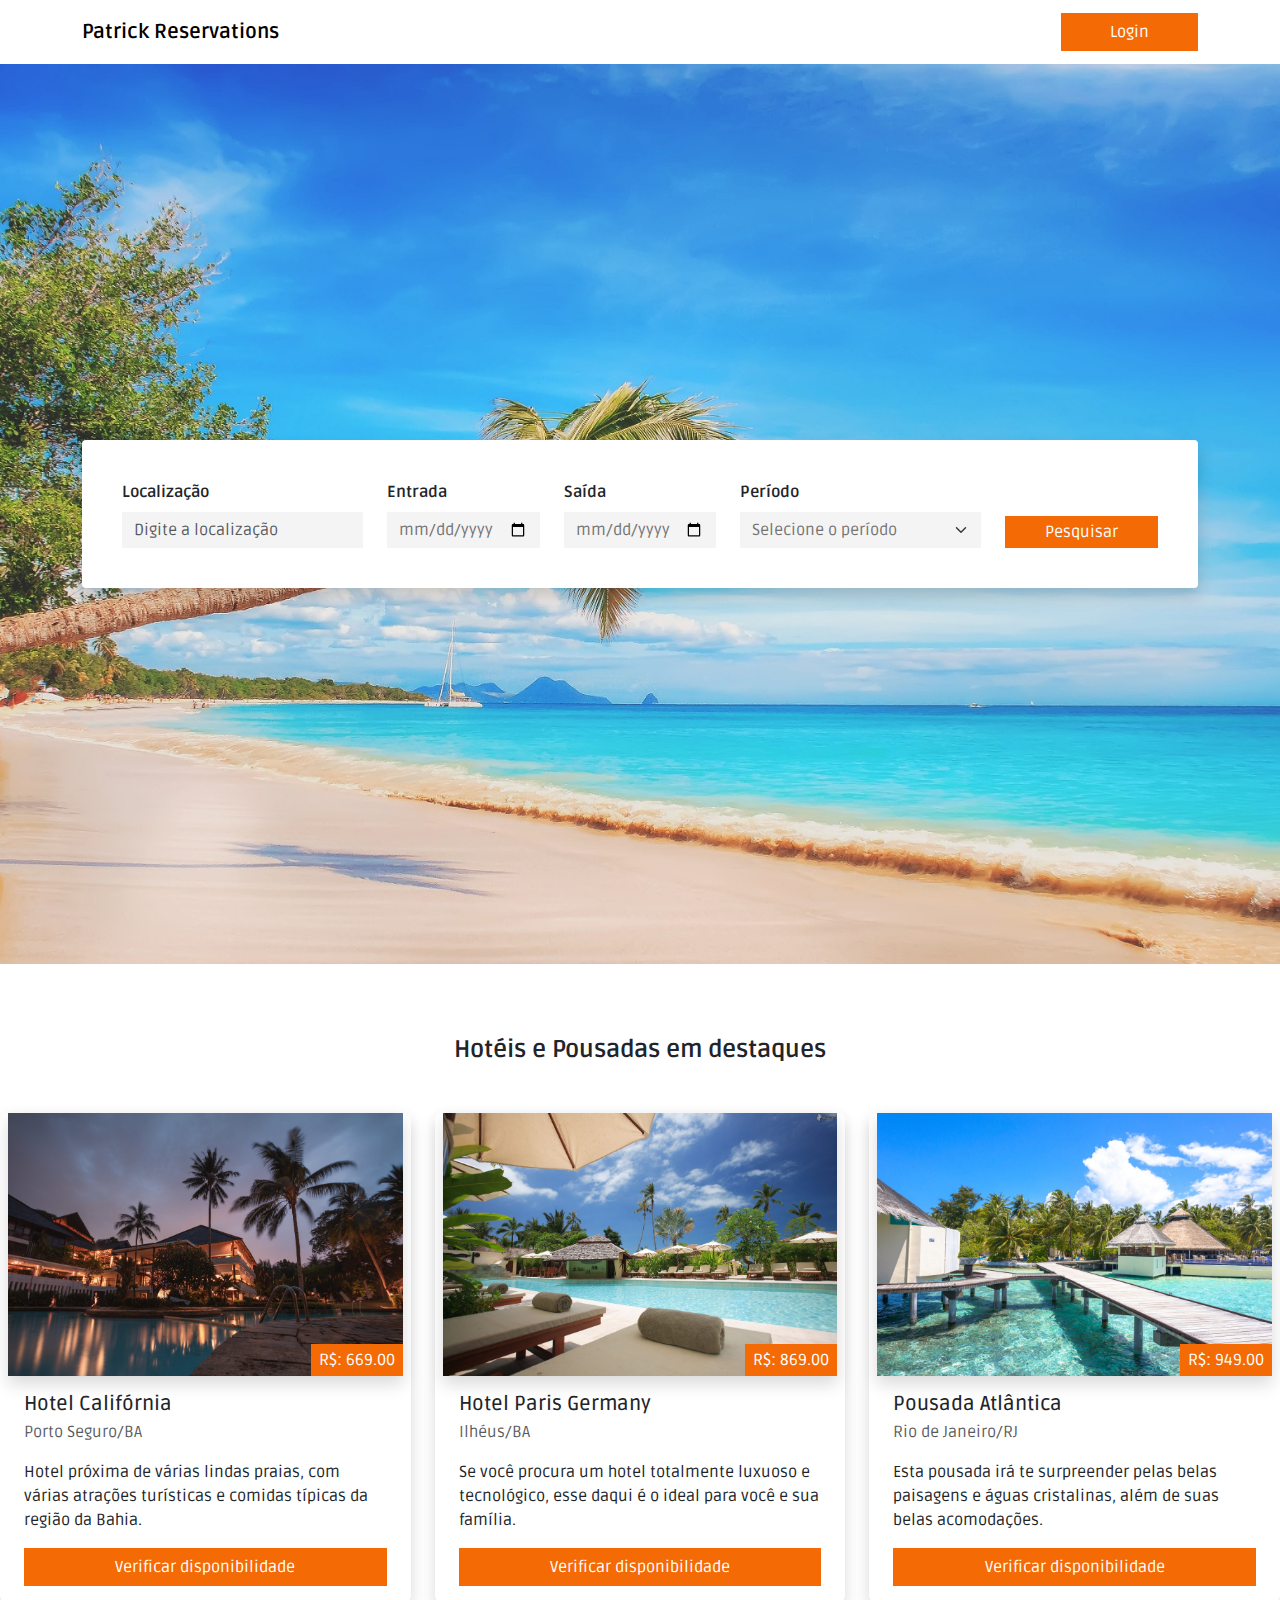
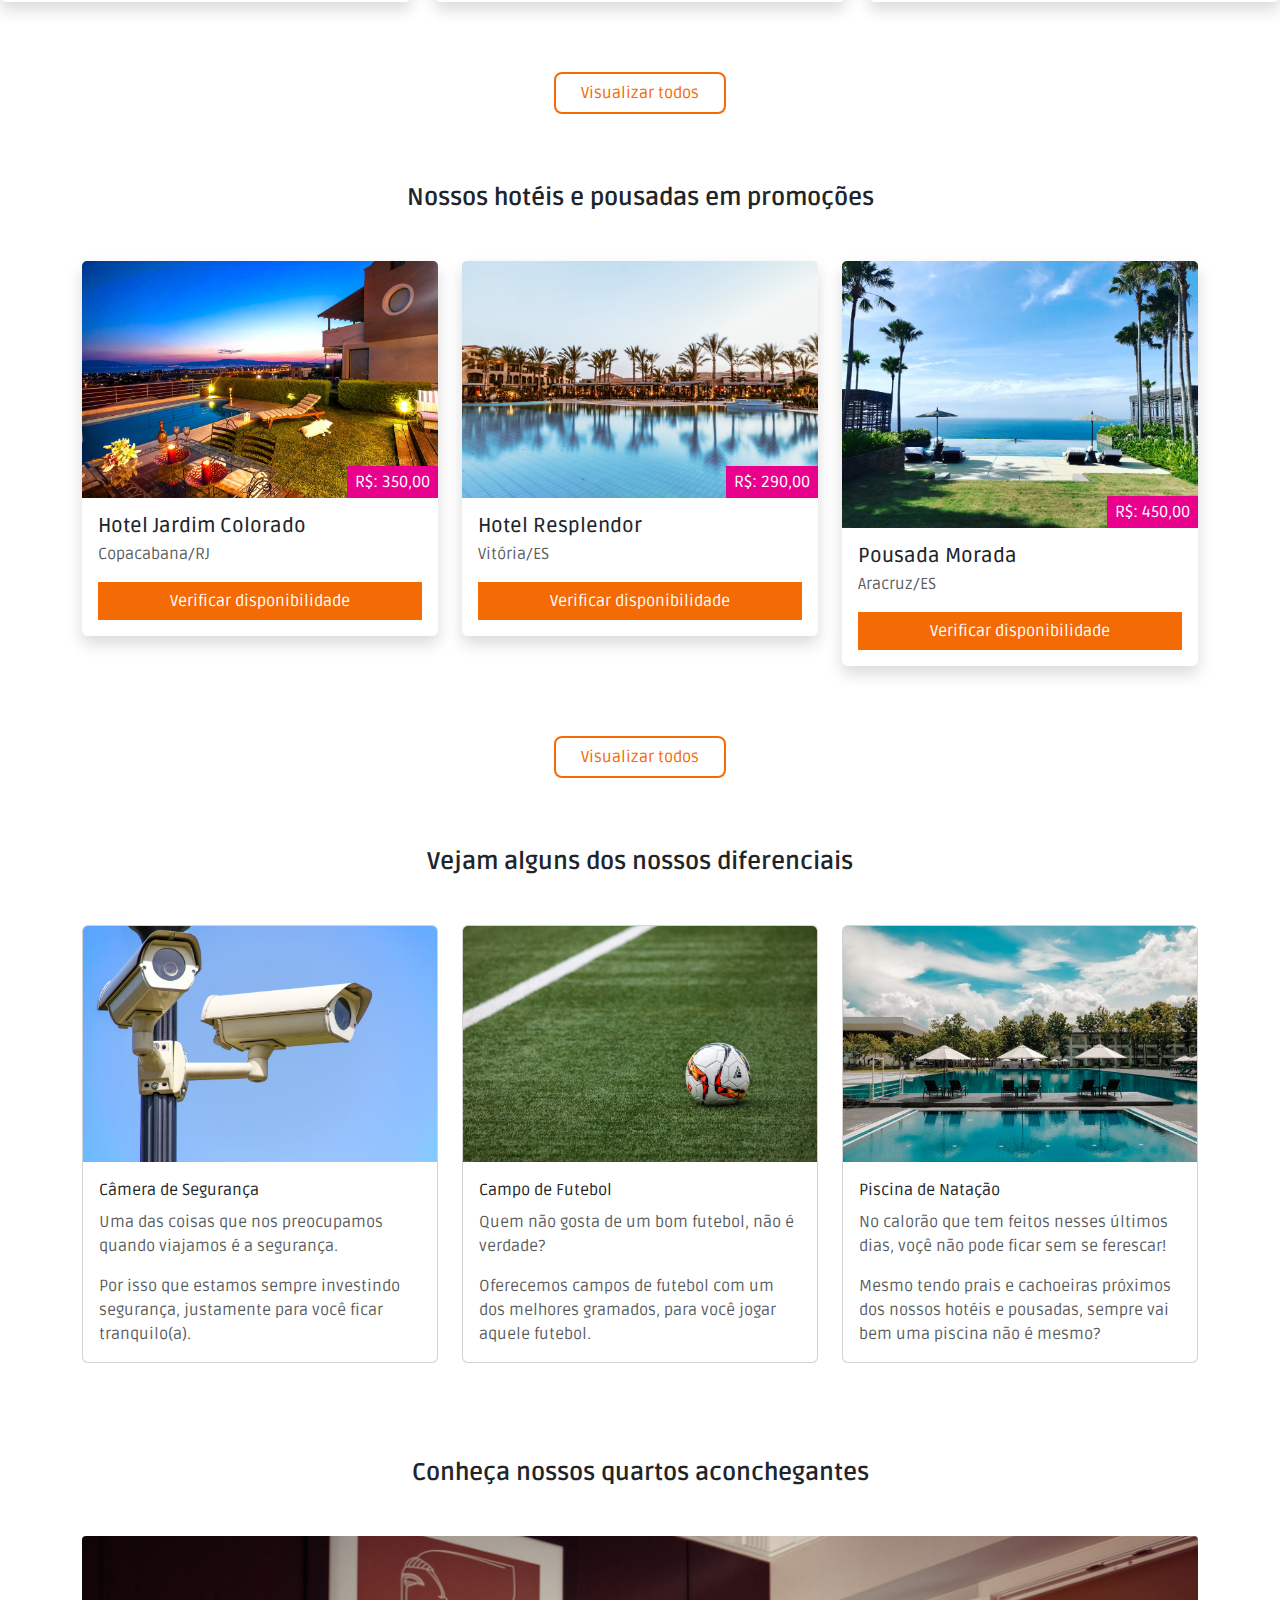
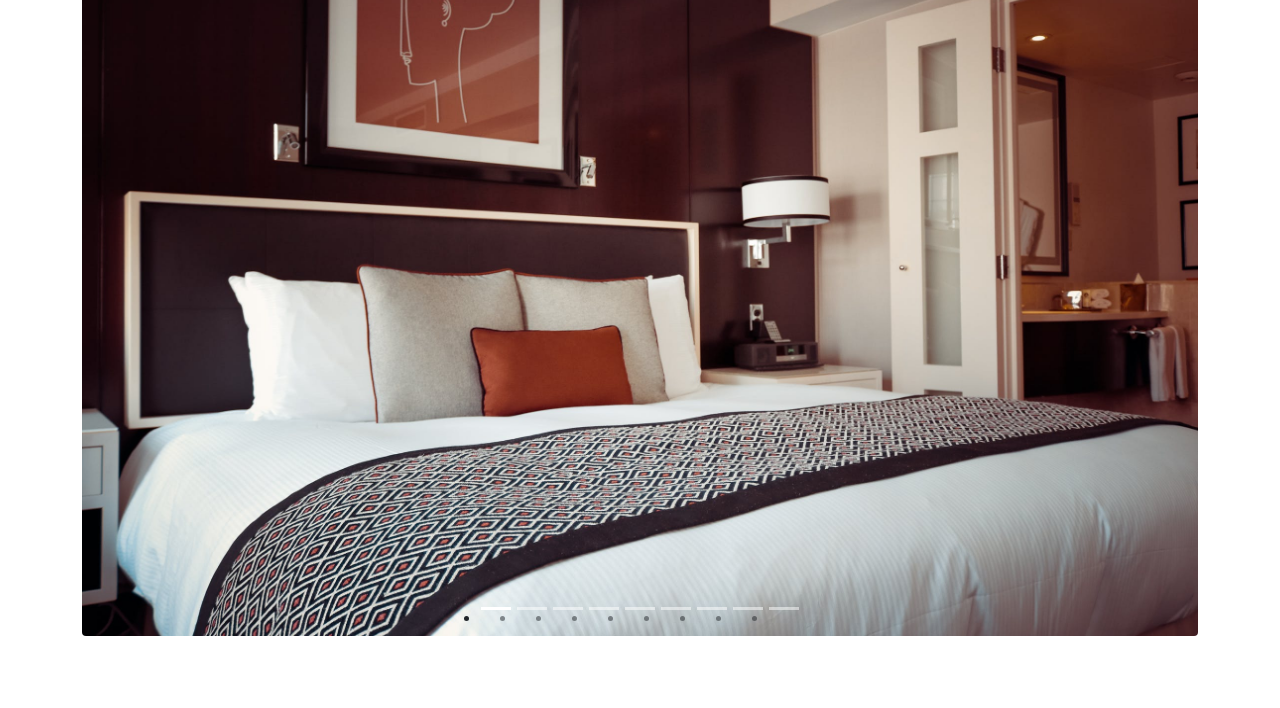
==== index.html @ d2e2b464 "feat: added carousel image rooms" ====
<!DOCTYPE html>
<html lang="pt-br">
<head>
    <meta charset="UTF-8">
    <meta name="viewport" content="width=device-width, initial-scale=1.0">
    <title>Patrick Reservations</title>
    <link href="https://cdn.jsdelivr.net/npm/bootstrap@5.3.3/dist/css/bootstrap.min.css" rel="stylesheet" 
    integrity="sha384-QWTKZyjpPEjISv5WaRU9OFeRpok6YctnYmDr5pNlyT2bRjXh0JMhjY6hW+ALEwIH" crossorigin="anonymous">
    <link rel="stylesheet" href="./assets/style/style.css">
</head>
<body>
    <header>
        <nav class="navbar navbar-expand-lg navbar-light bg-white">
            <div class="container pt-1 pb-1">
                <a class="navbar-brand fw-bold" href="#">Patrick Reservations</a>
                <button class="navbar-toggler" type="button" data-bs-toggle="collapse" data-bs-target="#navbarNav"
                aria-controls="navbarNav" aria-expanded="false" aria-label="Toggle navigation">
                    <svg xmlns="http://www.w3.org/2000/svg" width="1.5em" height="1.5em" fill="currentColor" class="bi bi-list" viewBox="0 0 16 16">
                        <path fill-rule="evenodd" d="M2.5 12a.5.5 0 0 1 .5-.5h10a.5.5 0 0 1 0 1H3a.5.5 0 0 1-.5-.5m0-4a.5.5 0 0 1 .5-.5h10a.5.5 0 0 1 0 1H3a.5.5 0 0 1-.5-.5m0-4a.5.5 0 0 1 .5-.5h10a.5.5 0 0 1 0 1H3a.5.5 0 0 1-.5-.5"/>
                    </svg>
                </button>
                <div class="collapse navbar-collapse d-lg-flex justify-content-lg-end" id="navbarNav">
                    <ul class="navbar-nav">
                        <li class="nav-item d-block d-md-none d-lg-none pt-2 pb-2">
                            <a href="#" type="button" class="btn btn-orange w-100 rounded-0">Login</a>
                        </li>
                        <li class="nav-item d-none d-md-block d-lg-block">
                            <a href="#" type="button" class="btn btn-orange rounded-0 ps-lg-5 pe-lg-5">Login</a>
                        </li>
                    </ul>
                </div>
            </div>
          </nav>
    </header>
    <main class="w-100 min-vh-100 background-banner d-flex align-items-center">
            <div class="container">
                <div class="card rounded-1 border-0 p-1 pt-4 pb-4 p-lg-4 pb-md-0 pb-lg-0 shadow">
                    <div class="card-body">
                        <form class="pb-lg-2" onsubmit="return false;">
                            <div class="row">
                                <div class="col-12 col-md-12 col-lg-3 mb-3">
                                    <label for="localization" class="form-label fw-bold">Localização</label>
                                    <input type="text" class="form-control rounded-0" name="localization" id="localization" placeholder="Digite a localização">
                                </div>
                                <div class="col-12 col-md-12 col-lg-2 mb-3">
                                    <label for="check-in" class="form-label fw-bold">Entrada</label>
                                    <input type="date" class="form-control rounded-0" name="check-in" id="check-in">
                                </div>
                                <div class="col-12 col-md-12 col-lg-2 mb-3">
                                    <label for="check-out" class="form-label fw-bold">Saída</label>
                                    <input type="date" class="form-control rounded-0" name="check-out" id="check-out">
                                </div>
                                <div class="col-12 col-md-12 col-lg-3 mb-3">
                                    <label for="period" class="form-label fw-bold">Período</label>
                                    <select class="form-select rounded-0" name="period" id="period" aria-label="Selecione o período">
                                        <option value="" selected>Selecione o período</option>
                                        <option value="dawn">Madrugada</option>
                                        <option value="morning">Manhã</option>
                                        <option value="afternoon">Tarde</option>
                                        <option value="night">Noite</option>
                                    </select>
                                </div>
                                <div class="col-12 col-md-12 col-lg-2 mb-3 pt-3 d-lg-flex align-items-end">
                                    <a href="#" class="btn btn-lg btn-orange w-100 rounded-0 border-0 p-lg-1">
                                        Pesquisar
                                    </a>
                                </div>
                            </div>
                        </form>
                    </div>
                </div>
            </div>
    </main>

    <main class="w-100 pb-5 pt-lg-4 pb-lg-5">
        <div class="container pt-5 pb-2 pt-lg-5 pb-lg-0">
            <h1 class="fs-4 text-center mb-5 fw-bold">Hotéis e Pousadas em destaques</h1>
        </div>
        <div class="row mb-4">
            <div class="col-12 col-md-12 col-lg-4 mb-5">
                <div class="card shadow border-0 ps-2 pe-2">
                    <div class="position-relative">
                        <img src="./assets/img/hotels/hotel-1.jpeg" alt="Hotel 01" class="card-image-top w-100 h-100 shadow">
                        <span class="position-absolute bottom-0 right-0 bg-color-orange ps-2 pe-2 pt-1 pb-1">R$: 669.00</span>
                    </div>
                    <div class="card-body p-3">
                        <h5 class="card-title mb-1 ">Hotel Califórnia</h5>
                        <p class="text-muted">Porto Seguro/BA</p>
                        <p class="card-text">
                            Hotel próxima de várias lindas praias, com várias atrações turísticas e comidas típicas da região da Bahia.
                        </p>
                        <a href="#" class="btn btn-orange rounded-0 w-100">Verificar disponibilidade</a>
                    </div>
                </div>
            </div>

            <div class="col-12 col-md-12 col-lg-4 mb-5">
                <div class="card shadow border-0 ps-2 pe-2">
                    <div class="position-relative">
                        <img src="./assets/img/hotels/hotel-2.jpeg" alt="Hotel 01" class="card-image-top w-100 h-100 shadow">
                        <span class="position-absolute bottom-0 right-0 bg-color-orange ps-2 pe-2 pt-1 pb-1">R$: 869.00</span>
                    </div>
                    <div class="card-body p-3">
                        <h5 class="card-title mb-1 ">Hotel Paris Germany</h5>
                        <p class="text-muted">Ilhéus/BA</p>
                        <p class="card-text">
                            Se você procura um hotel totalmente luxuoso e tecnológico, esse daqui é o ideal para você e sua família.
                        </p>
                        <a href="#" class="btn btn-orange rounded-0 w-100">Verificar disponibilidade</a>
                    </div>
                </div>
            </div>

            <div class="col-12 col-md-12 col-lg-4 mb-5">
                <div class="card shadow border-0 ps-2 pe-2">
                    <div class="position-relative">
                        <img src="./assets/img/hotels/hotel-3.jpeg" alt="Hotel 01" class="card-image-top w-100 h-100 shadow">
                        <span class="position-absolute bottom-0 right-0 bg-color-orange ps-2 pe-2 pt-1 pb-1">R$: 949.00</span>
                    </div>
                    <div class="card-body p-3">
                        <h5 class="card-title mb-1 ">Pousada Atlântica</h5>
                        <p class="text-muted">Rio de Janeiro/RJ</p>
                        <p class="card-text">
                            Esta pousada irá te surpreender pelas belas paisagens e águas cristalinas, além de suas belas acomodações.
                        </p>
                        <a href="#" class="btn btn-orange rounded-0 w-100">Verificar disponibilidade</a>
                    </div>
                </div>
            </div>
        </div>
        <div class="row">
            <div class="col-12 d-flex justify-content-center">
                <a href="#" class="btn btn-orange-outline ps-4 pe-4">
                    Visualizar todos
                </a>
            </div>
        </div>
    </main>

    <main class="w-100 pb-5 pb-lg-5">
        <div class="container">
            <div class="w-100 title mb-5 mb-md-5 mb-lg-5 pt-lg-4 pb-lg-0">
                <h1 class="fs-4 text-center mb-2 fw-bold">Nossos hotéis e pousadas em promoções</h1>
            </div>
            <div class="row mb-4">
                <div class="col-12 col-md-12 col-lg-4 mb-5">
                    <div class="card shadow border-0">
                        <div class="position-relative">
                            <img src="./assets/img/hotels/hotel-4.jpeg" alt="" class="card-img-top">
                            <span class="position-absolute bottom-0 right-0 bg-color-pink ps-2 pe-2 pt-1 pb-1">R$: 350,00</span>
                        </div>
                        <div class="card-body p-3">
                            <h5 class="card-title mb-1">
                                Hotel Jardim Colorado
                            </h5>
                            <p class="text-muted ">Copacabana/RJ</p>
                            <a href="#" class="btn btn-orange rounded-0 w-100">Verificar disponibilidade</a>
                        </div>
                    </div>
                </div>
                <div class="col-12 col-md-12 col-lg-4 mb-5">
                    <div class="card shadow border-0">
                        <div class="position-relative">
                            <img src="./assets/img/hotels/hotel-7.jpeg" alt="" class="card-img-top">
                            <span class="position-absolute bottom-0 right-0 bg-color-pink ps-2 pe-2 pt-1 pb-1">R$: 290,00</span>
                        </div>
                        <div class="card-body p-3">
                            <h5 class="card-title mb-1">
                                Hotel Resplendor
                            </h5>
                            <p class="text-muted ">Vitória/ES</p>
                            <a href="#" class="btn btn-orange rounded-0 w-100">Verificar disponibilidade</a>
                        </div>
                    </div>
                </div>
                <div class="col-12 col-md-12 col-lg-4 mb-5">
                    <div class="card shadow border-0">
                        <div class="position-relative">
                            <img src="./assets/img/hotels/hotel-5.jpeg" alt="" class="card-img-top">
                            <span class="position-absolute bottom-0 right-0 bg-color-pink ps-2 pe-2 pt-1 pb-1">R$: 450,00</span>
                        </div>
                        <div class="card-body p-3">
                            <h5 class="card-title mb-1">
                                Pousada Morada
                            </h5>
                            <p class="text-muted ">Aracruz/ES</p>
                            <a href="#" class="btn btn-orange rounded-0 w-100">Verificar disponibilidade</a>
                        </div>
                    </div>
                </div>
            </div>

            <div class="row">
                <div class="col-12 d-flex justify-content-center">
                    <a href="#" class="btn btn-orange-outline ps-4 pe-4">
                        Visualizar todos
                    </a>
                </div>
            </div>
        </div>
    </main>

    <main class="w-100">
        <div class="container">
            <div class="w-100 title mb-5 mb-md-5 mb-lg-5 pt-lg-4 pb-lg-0">
                <h1 class="fs-4 text-center mb-2 fw-bold">
                    Vejam alguns dos nossos diferenciais
                </h1>
            </div>
            <div class="row">
                <div class="col-12">
                    <div class="row">
                        <div class="col-12 col-md-4 col-lg-4 mb-4">
                            <div class="card">
                                <img src="./assets/img/utilities/camera.jpeg" alt="Câmera de Segurança" class="card-img-top">
                                <div class="card-body">
                                    <div class="card-title">Câmera de Segurança</div>
                                    <p class="card-text text-muted">
                                        Uma das coisas que nos preocupamos quando viajamos é a segurança. 
                                    </p>
                                    <p class="card-text text-muted">
                                        Por isso que estamos sempre investindo segurança, justamente para você ficar tranquilo(a). 
                                    </p>
                                </div>
                            </div>
                        </div>
                        <div class="col-12 col-md-4 col-lg-4 mb-4">
                            <div class="card">
                                <img src="./assets/img/utilities/campo.jpeg" alt="Campo de Futebol" class="card-img-top">
                                <div class="card-body">
                                    <div class="card-title">Campo de Futebol</div>
                                    <p class="card-text text-muted">
                                        Quem não gosta de um bom futebol, não é verdade?  
                                    </p>
                                    <p class="card-text text-muted">
                                        Oferecemos campos de futebol com um dos melhores gramados, para você jogar aquele futebol.
                                    </p>
                                </div>
                            </div>
                        </div>
                        <div class="col-12 col-md-4 col-lg-4 mb-4">
                            <div class="card">
                                <img src="./assets/img/utilities/piscina.jpeg" alt="Piscina de Natação" class="card-img-top">
                                <div class="card-body">
                                    <div class="card-title">Piscina de Natação</div>
                                    <p class="card-text text-muted">
                                        No calorão que tem feitos nesses últimos dias, voçê não pode ficar sem se ferescar!
                                    </p>
                                    <p class="card-text text-muted">
                                        Mesmo tendo prais e cachoeiras próximos dos nossos hotéis e pousadas, sempre vai bem uma piscina não é mesmo?
                                    </p>
                                </div>
                            </div>
                        </div>
                    </div>
                </div>
            </div>
        </div>
    </main>

    <main class="w-100 pb-4 pb-md-4 pt-lg-4 pb-lg-4">
        <div class="container pt-5 pb-2 pt-lg-5 pb-lg-5">
            <h1 class="fs-4 text-center mb-5 fw-bold">Conheça nossos quartos aconchegantes</h1>
            <div id="carouselControls" class="carousel slide" data-bs-ride="carousel">
                <div class="carousel-inner">
                    <div class="carousel-item active">
                        <img src="./assets/img/rooms/quarto-1.jpeg" alt="Quarto 01" class="d-block w-100 rounded-1 carousel-item-img">
                    </div>
                    <div class="carousel-item">
                        <img src="./assets/img/rooms/quarto-2.jpeg" alt="Quarto 02" class="d-block w-100 rounded-1 carousel-item-img">
                    </div>
                    <div class="carousel-item">
                        <img src="./assets/img/rooms/quarto-3.jpeg" alt="Quarto 03" class="d-block w-100 rounded-1 carousel-item-img">
                    </div>
                    <div class="carousel-item">
                        <img src="./assets/img/rooms/quarto-4.jpeg" alt="Quarto 04" class="d-block w-100 rounded-1 carousel-item-img">
                    </div>
                    <div class="carousel-item">
                        <img src="./assets/img/rooms/quarto-5.jpeg" alt="Quarto 05" class="d-block w-100 rounded-1 carousel-item-img">
                    </div>
                    <div class="carousel-item">
                        <img src="./assets/img/rooms/quarto-6.jpeg" alt="Quarto 06" class="d-block w-100 rounded-1 carousel-item-img">
                    </div>
                    <div class="carousel-item">
                        <img src="./assets/img/rooms/quarto-7.jpeg" alt="Quarto 07" class="d-block w-100 rounded-1 carousel-item-img">
                    </div>
                    <div class="carousel-item">
                        <img src="./assets/img/rooms/quarto-8.jpeg" alt="Quarto 08" class="d-block w-100 rounded-1 carousel-item-img">
                    </div>
                    <div class="carousel-item">
                        <img src="./assets/img/rooms/quarto-9.jpeg" alt="Quarto 09" class="d-block w-100 rounded-1 carousel-item-img">
                    </div>
                </div>
                <ul class="carousel-indicators">
                    <li data-bs-target="#carouselControls" data-bs-slide-to="0" class="active"></li>
                    <li data-bs-target="#carouselControls" data-bs-slide-to="1" ></li>
                    <li data-bs-target="#carouselControls" data-bs-slide-to="2" ></li>
                    <li data-bs-target="#carouselControls" data-bs-slide-to="3" ></li>
                    <li data-bs-target="#carouselControls" data-bs-slide-to="4" ></li>
                    <li data-bs-target="#carouselControls" data-bs-slide-to="5" ></li>
                    <li data-bs-target="#carouselControls" data-bs-slide-to="6" ></li>
                    <li data-bs-target="#carouselControls" data-bs-slide-to="7" ></li>
                    <li data-bs-target="#carouselControls" data-bs-slide-to="8" ></li>
                </ul>
            </div>
        </div>
    </main>

    <script src="https://cdn.jsdelivr.net/npm/@popperjs/core@2.11.8/dist/umd/popper.min.js" 
    integrity="sha384-I7E8VVD/ismYTF4hNIPjVp/Zjvgyol6VFvRkX/vR+Vc4jQkC+hVqc2pM8ODewa9r" crossorigin="anonymous"></script>
    <script src="https://cdn.jsdelivr.net/npm/bootstrap@5.3.3/dist/js/bootstrap.min.js" 
    integrity="sha384-0pUGZvbkm6XF6gxjEnlmuGrJXVbNuzT9qBBavbLwCsOGabYfZo0T0to5eqruptLy" crossorigin="anonymous"></script>
</body>
</html>
---- assets/style/style.css ----
@import url('https://fonts.googleapis.com/css2?family=Ruda:wght@400..900&display=swap');
@import "./background.css";
@import "./inputs.css";
@import "./position.css";
@import "./carousel.css";

:root {
    --bg-orange:        #F46A05;
    --bg-orange-hover:  #D85F08;
    --bg-black:         #000;
    --bg-brown-1:       #757575;
    --bg-brown-2:       #F4F4F4;
    --bg-white:         #FFF;
    --bg-yellow:        #FCB705;
    --bg-pink:          #E9008C;
}

html, body {
    font-size: 16px;
    font-family: 'Ruda', sans-serif;
    font-weight: 400;
    width: 100%;
    height: 100%;
}

.btn-orange {
    color: var(--bg-white);
    background-color: var(--bg-orange);
    outline: none;
    box-shadow: none;
    font-size: 1rem;
    font-family: 'Ruda', sans-serif;
    font-weight: 400;
}

.btn-orange:hover {
    color: var(--bg-white);
    background-color: var(--bg-orange-hover);
}

.bg-color-orange {
    color: var(--bg-white);
    background-color: var(--bg-orange);
}

.bg-color-pink {
    color: var(--bg-white);
    background-color: var(--bg-pink);
}

.btn-orange-outline {
    color: var(--bg-orange);
    background-color: transparent;
    outline: 2px solid var(--bg-orange);
    box-shadow: none;
    font-size: 1rem;
    font-family: 'Ruda', sans-serif;
    font-weight: 400;
}

.btn-orange-outline:hover {
    color: var(--bg-white);
    background-color: var(--bg-orange);
    outline: none;
    border-radius: 10px;
}
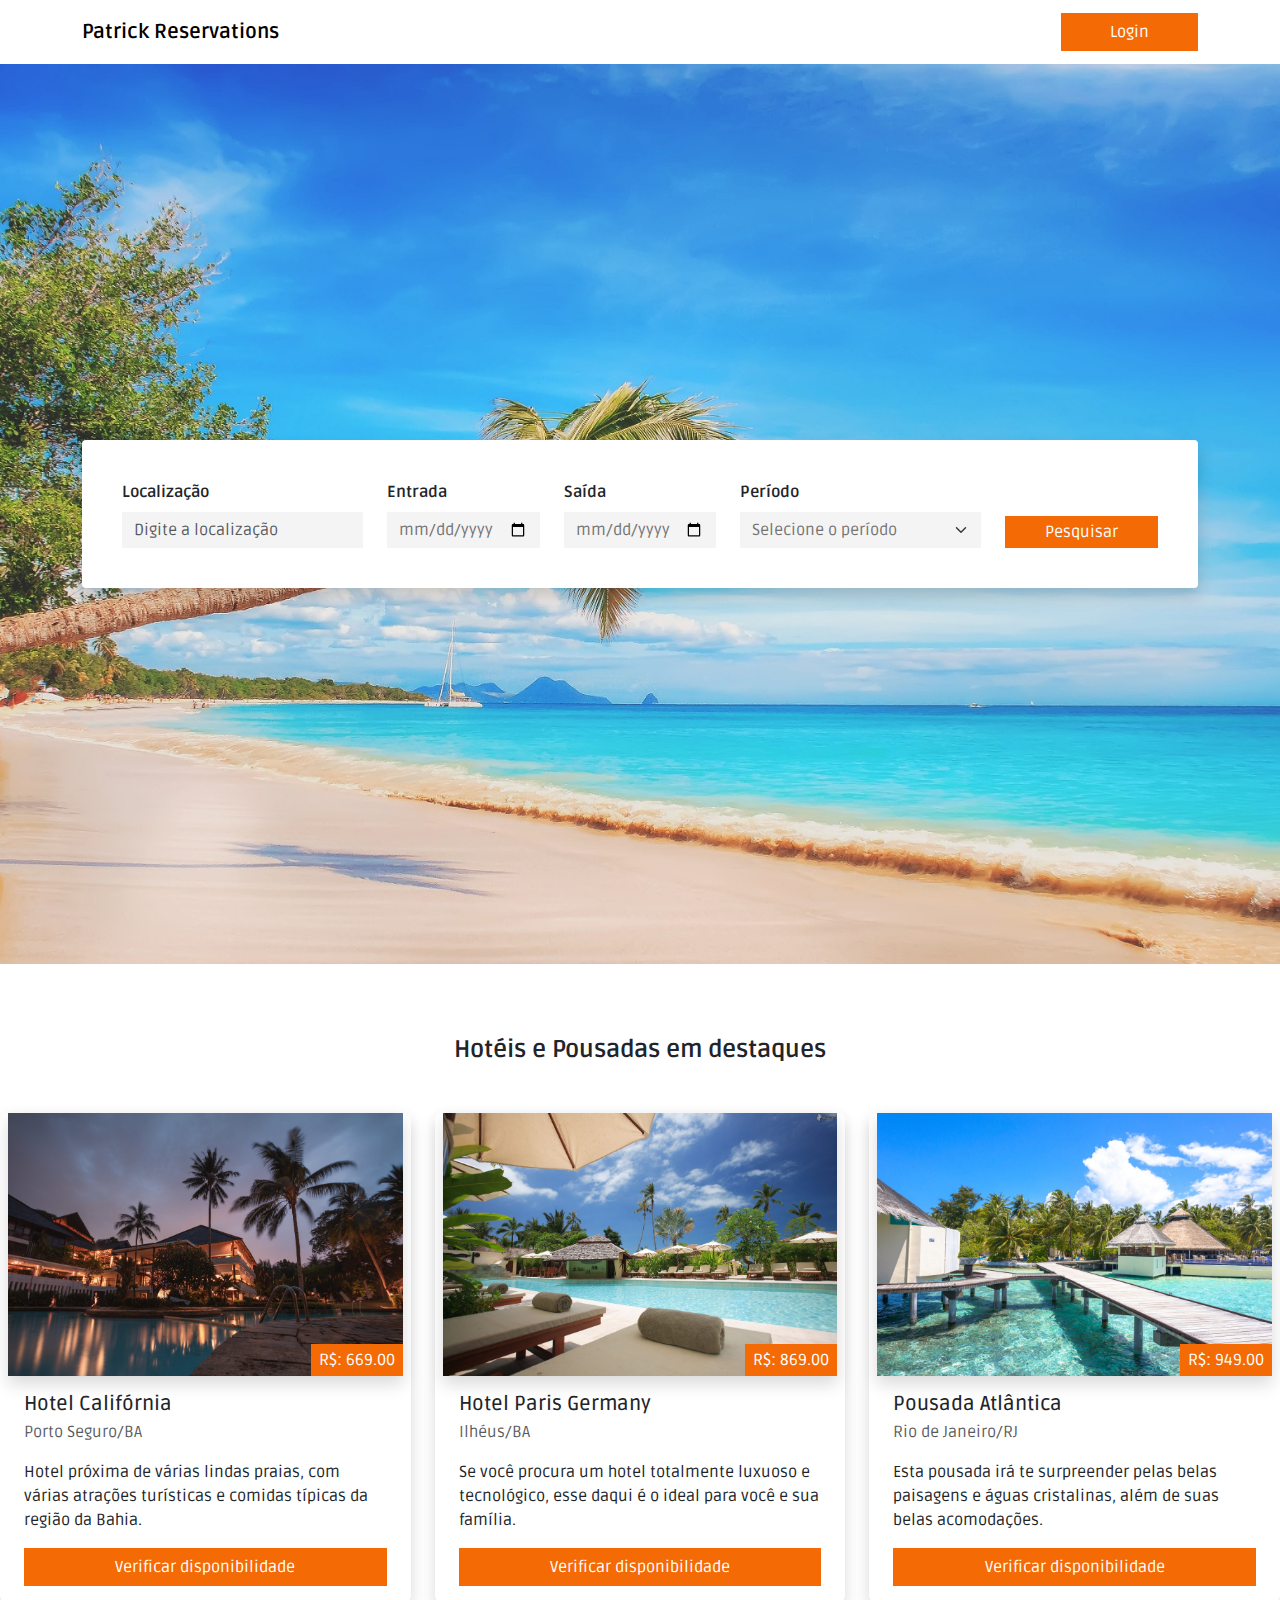
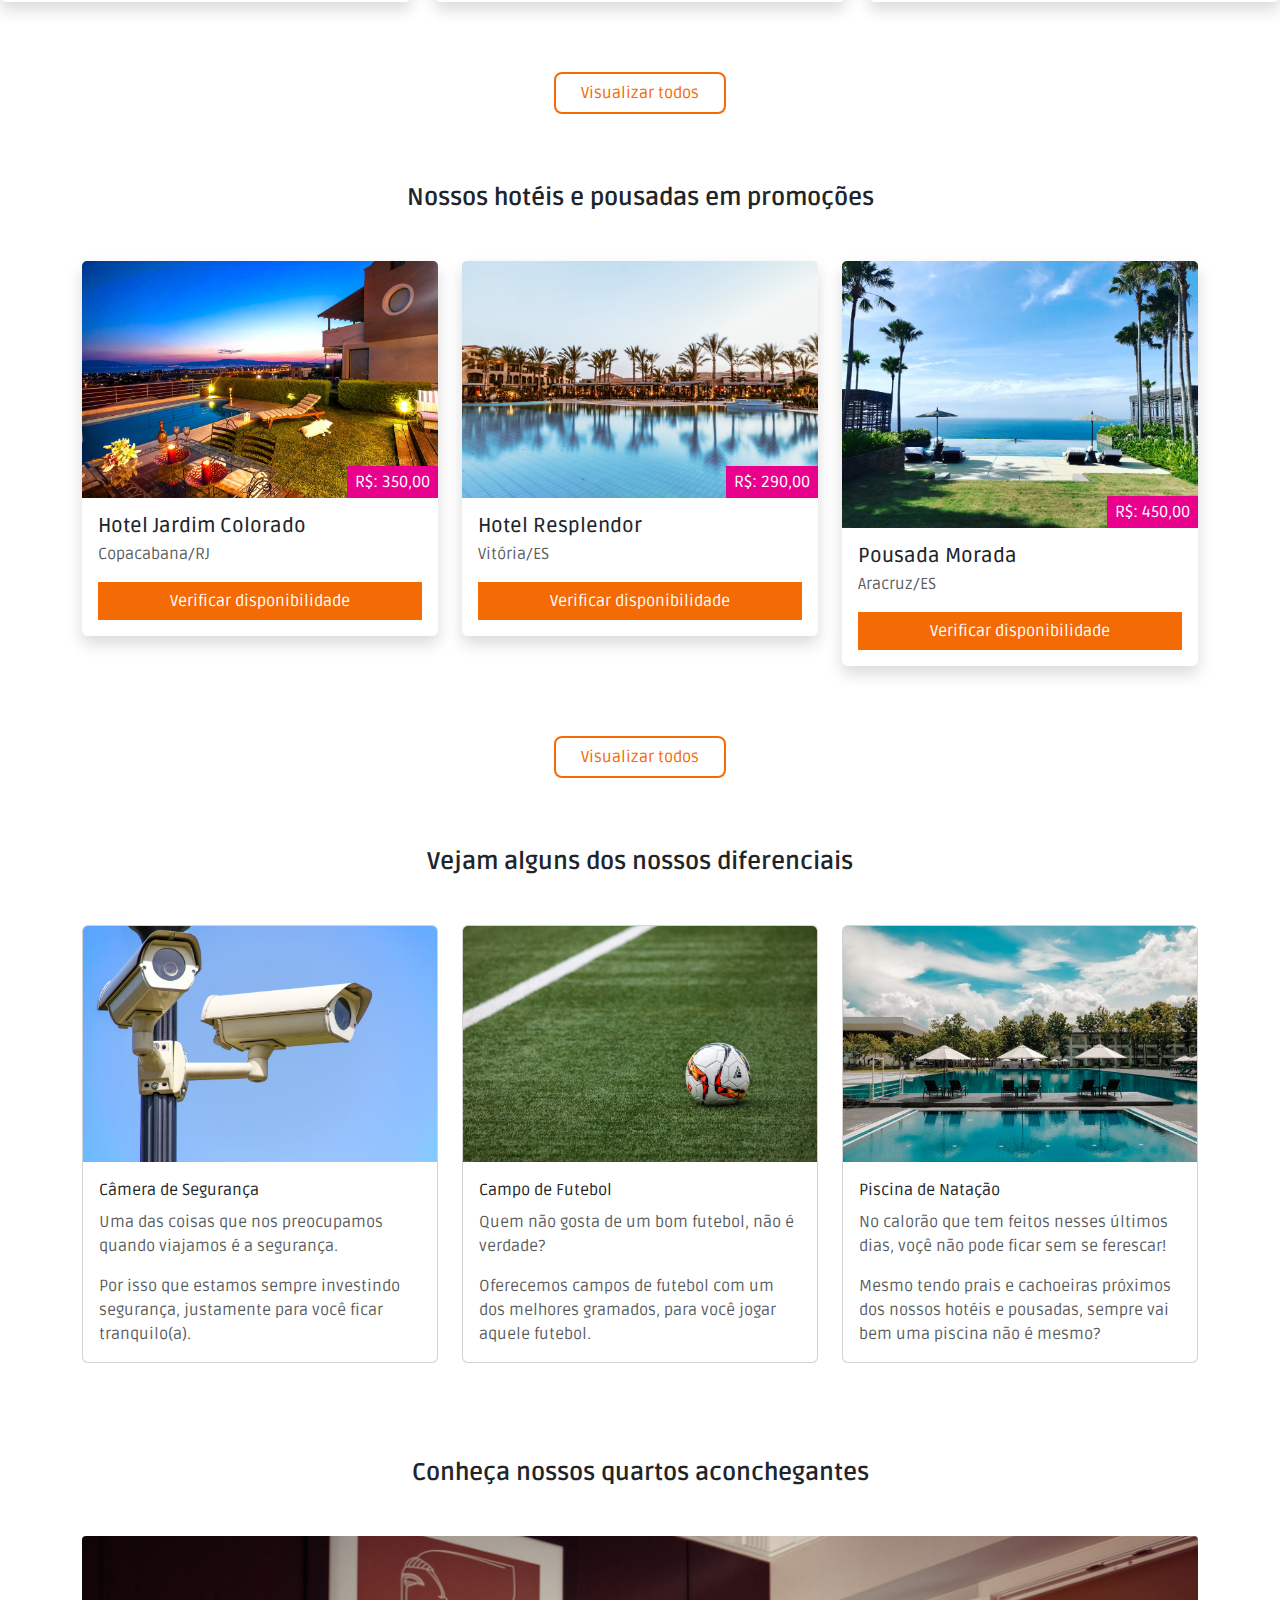
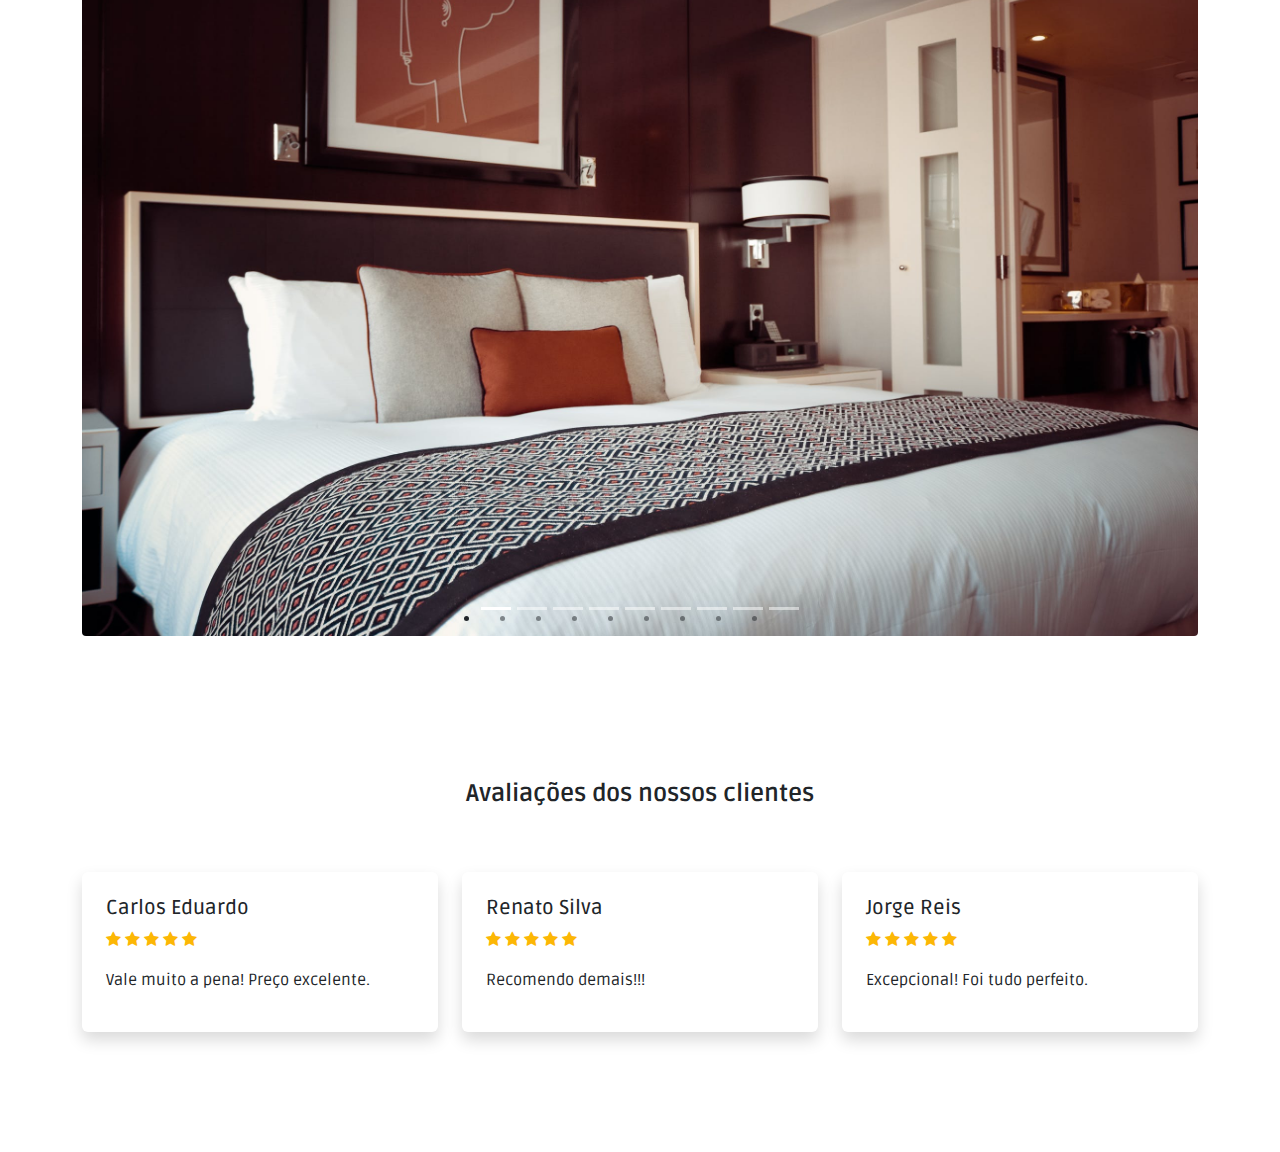
==== commit 16068e99: "feat: added assessments card" ====
--- a/index.html
+++ b/index.html
@@ -6,6 +6,9 @@
     <title>Patrick Reservations</title>
     <link href="https://cdn.jsdelivr.net/npm/bootstrap@5.3.3/dist/css/bootstrap.min.css" rel="stylesheet" 
     integrity="sha384-QWTKZyjpPEjISv5WaRU9OFeRpok6YctnYmDr5pNlyT2bRjXh0JMhjY6hW+ALEwIH" crossorigin="anonymous">
+    <link href="https://fonts.googleapis.com/css2?family=Material+Icons" rel="stylesheet">
+    <link rel="stylesheet" href="https://stackpath.bootstrapcdn.com/font-awesome/4.7.0/css/font-awesome.min.css"
+    integrity="sha384-wvfXpqpZZVQGK6TAh5PVlGOfQNHSoD2xbE+QkPxCAFlNEevoEH3Sl0sibVcOQVnN" crossorigin="anonymous">
     <link rel="stylesheet" href="./assets/style/style.css">
 </head>
 <body>
@@ -306,6 +309,69 @@
         </div>
     </main>
 
+    <main class="w-100 pt-lg-4 pb-lg-5">
+        <div class="container pt-5 pb-2 pt-lg-5 pb-lg-5">
+            <div class="w-100 title mb-5 mb-md-5 mb-lg-5 pt-lg-0">
+                <h1 class="fs-4 text-center mb-2 fw-bold">Avaliações dos nossos clientes</h1>
+                <div class="line-orange mb-auto"></div>
+            </div>
+
+            <div class="row pt-3 pt-md-3 pt-lg-3">
+                <div class="col-12 col-md-12 col-lg-4 mb-4 mb-md-4">
+                    <div class="card border-0 shadow p-2">
+                        <div class="card-body">
+                            <div class="w-100 mb-3">
+                                <h4 class="fs-5">Carlos Eduardo</h4>
+                                <span class="star"><i class="fa fa-star" aria-hidden="true"></i></span>
+                                <span class="star"><i class="fa fa-star" aria-hidden="true"></i></span>
+                                <span class="star"><i class="fa fa-star" aria-hidden="true"></i></span>
+                                <span class="star"><i class="fa fa-star" aria-hidden="true"></i></span>
+                                <span class="star"><i class="fa fa-star" aria-hidden="true"></i></span>
+                            </div>
+                            <p>
+                                Vale muito a pena! Preço excelente.
+                            </p>
+                        </div>
+                    </div>
+                </div>
+                <div class="col-12 col-md-12 col-lg-4 mb-4 mb-md-4">
+                    <div class="card border-0 shadow p-2">
+                        <div class="card-body">
+                            <div class="w-100 mb-3">
+                                <h4 class="fs-5">Renato Silva</h4>
+                                <span class="star"><i class="fa fa-star" aria-hidden="true"></i></span>
+                                <span class="star"><i class="fa fa-star" aria-hidden="true"></i></span>
+                                <span class="star"><i class="fa fa-star" aria-hidden="true"></i></span>
+                                <span class="star"><i class="fa fa-star" aria-hidden="true"></i></span>
+                                <span class="star"><i class="fa fa-star" aria-hidden="true"></i></span>
+                            </div>
+                            <p>
+                                Recomendo demais!!!
+                            </p>
+                        </div>
+                    </div>
+                </div>
+                <div class="col-12 col-md-12 col-lg-4 mb-4 mb-md-4">
+                    <div class="card border-0 shadow p-2">
+                        <div class="card-body">
+                            <div class="w-100 mb-3">
+                                <h4 class="fs-5">Jorge Reis</h4>
+                                <span class="star"><i class="fa fa-star" aria-hidden="true"></i></span>
+                                <span class="star"><i class="fa fa-star" aria-hidden="true"></i></span>
+                                <span class="star"><i class="fa fa-star" aria-hidden="true"></i></span>
+                                <span class="star"><i class="fa fa-star" aria-hidden="true"></i></span>
+                                <span class="star"><i class="fa fa-star" aria-hidden="true"></i></span>
+                            </div>
+                            <p>
+                                Excepcional! Foi tudo perfeito.
+                            </p>
+                        </div>
+                    </div>
+                </div>
+            </div>
+        </div>
+    </main>
+
     <script src="https://cdn.jsdelivr.net/npm/@popperjs/core@2.11.8/dist/umd/popper.min.js" 
     integrity="sha384-I7E8VVD/ismYTF4hNIPjVp/Zjvgyol6VFvRkX/vR+Vc4jQkC+hVqc2pM8ODewa9r" crossorigin="anonymous"></script>
     <script src="https://cdn.jsdelivr.net/npm/bootstrap@5.3.3/dist/js/bootstrap.min.js" 
--- a/assets/style/style.css
+++ b/assets/style/style.css
@@ -63,4 +63,8 @@
     background-color: var(--bg-orange);
     outline: none;
     border-radius: 10px;
+}
+
+.star i {
+    color: var(--bg-yellow);
 }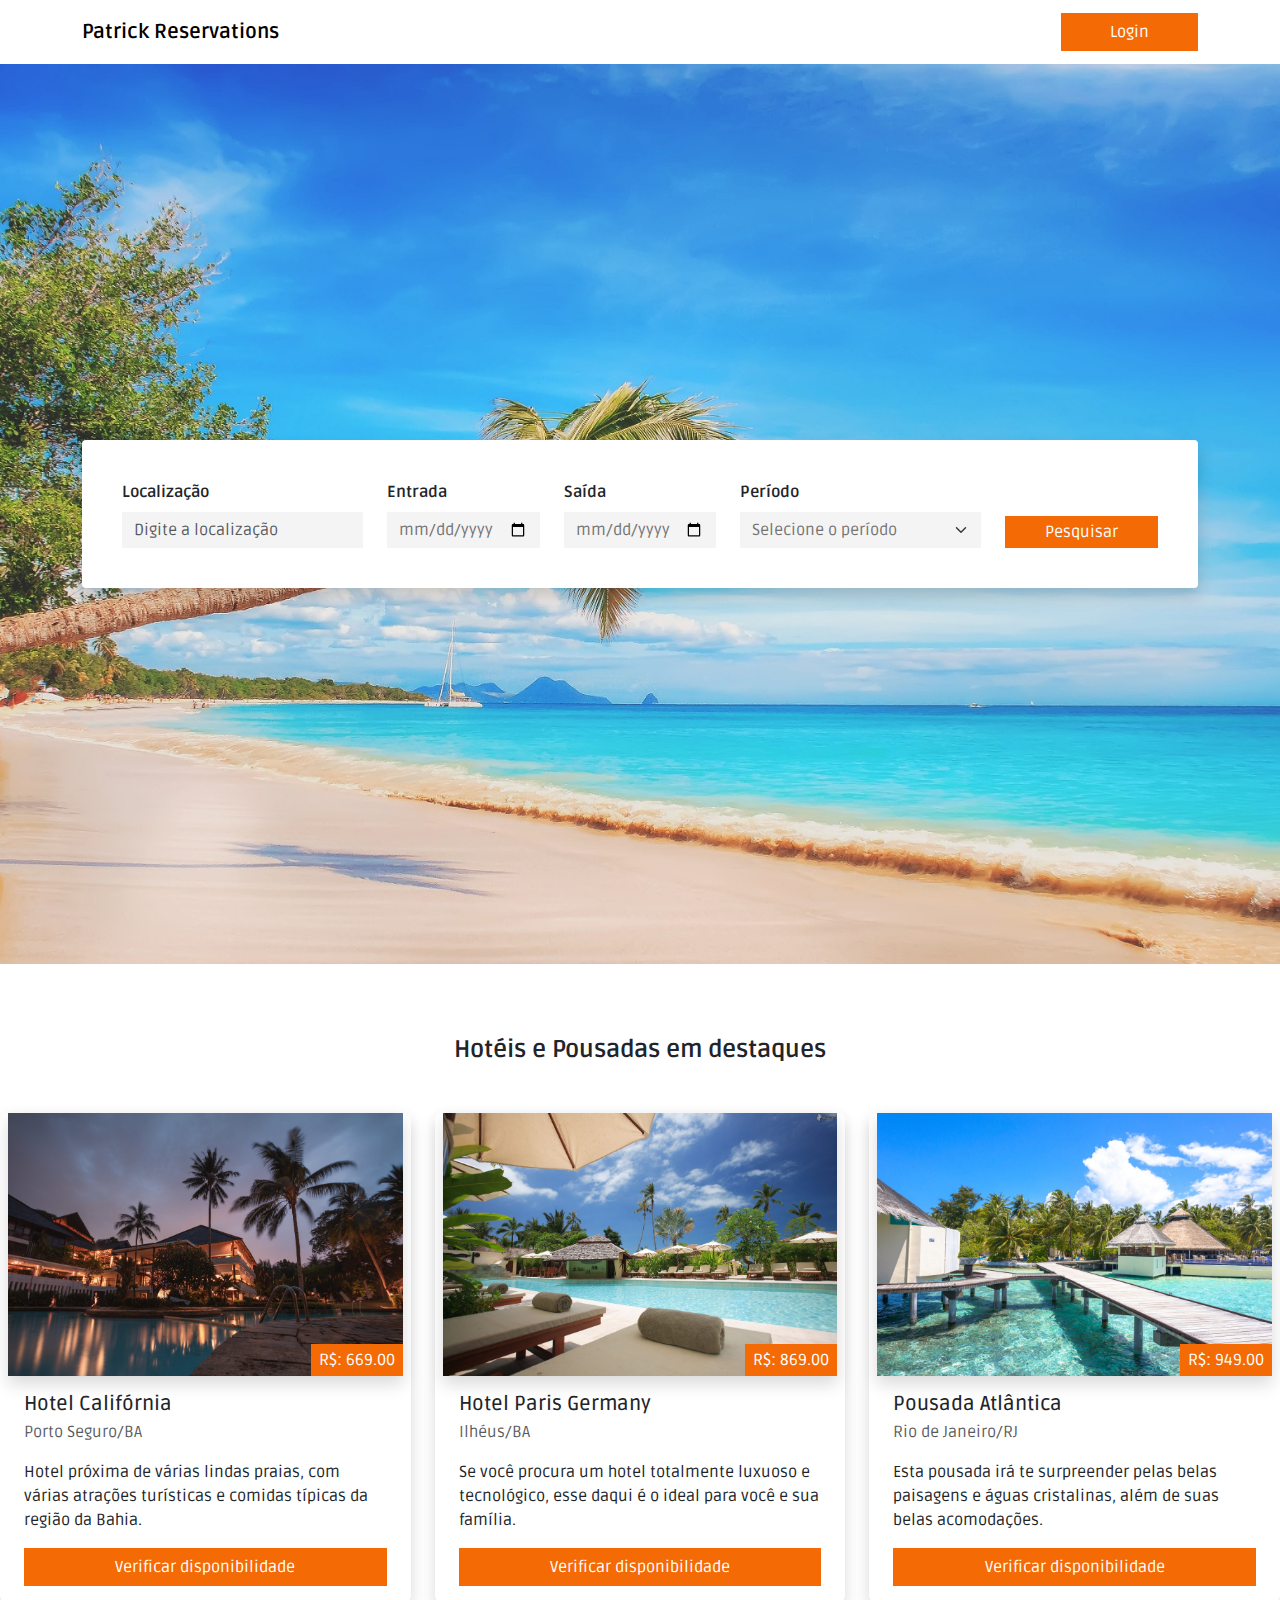
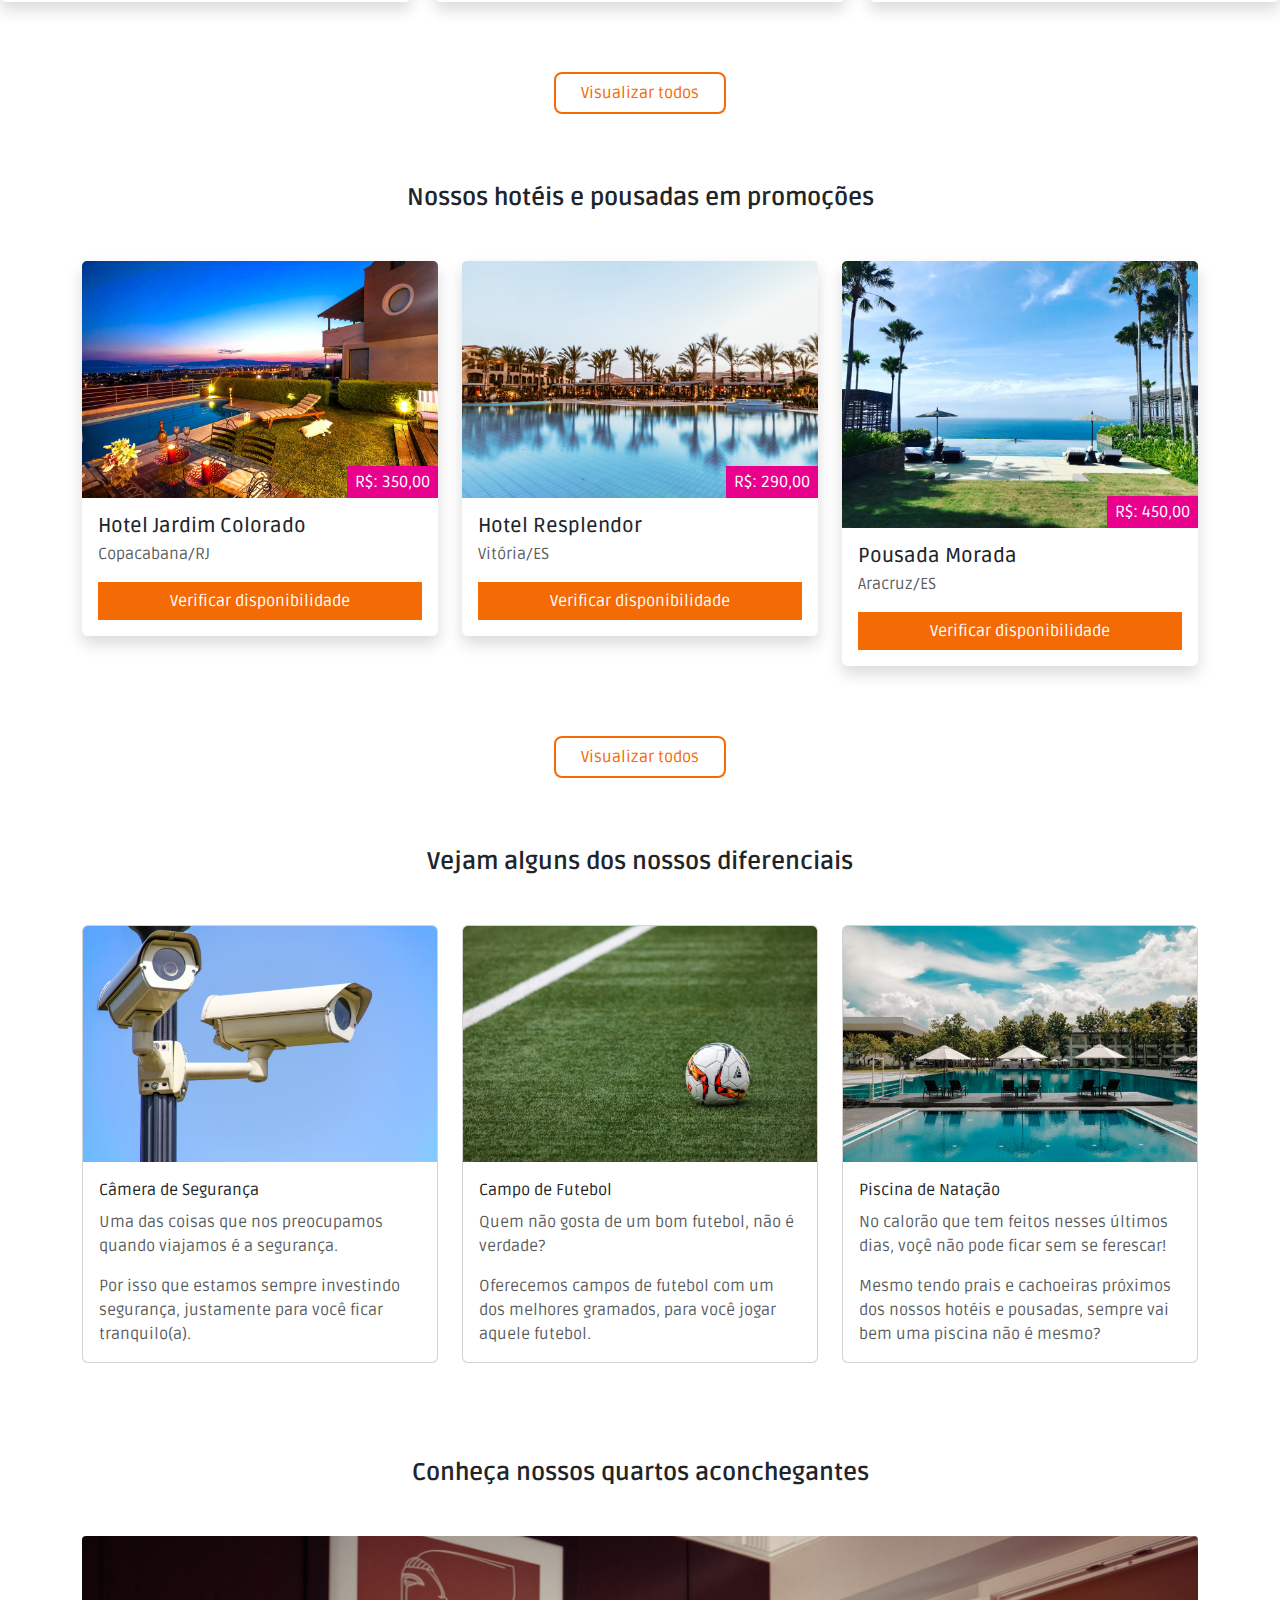
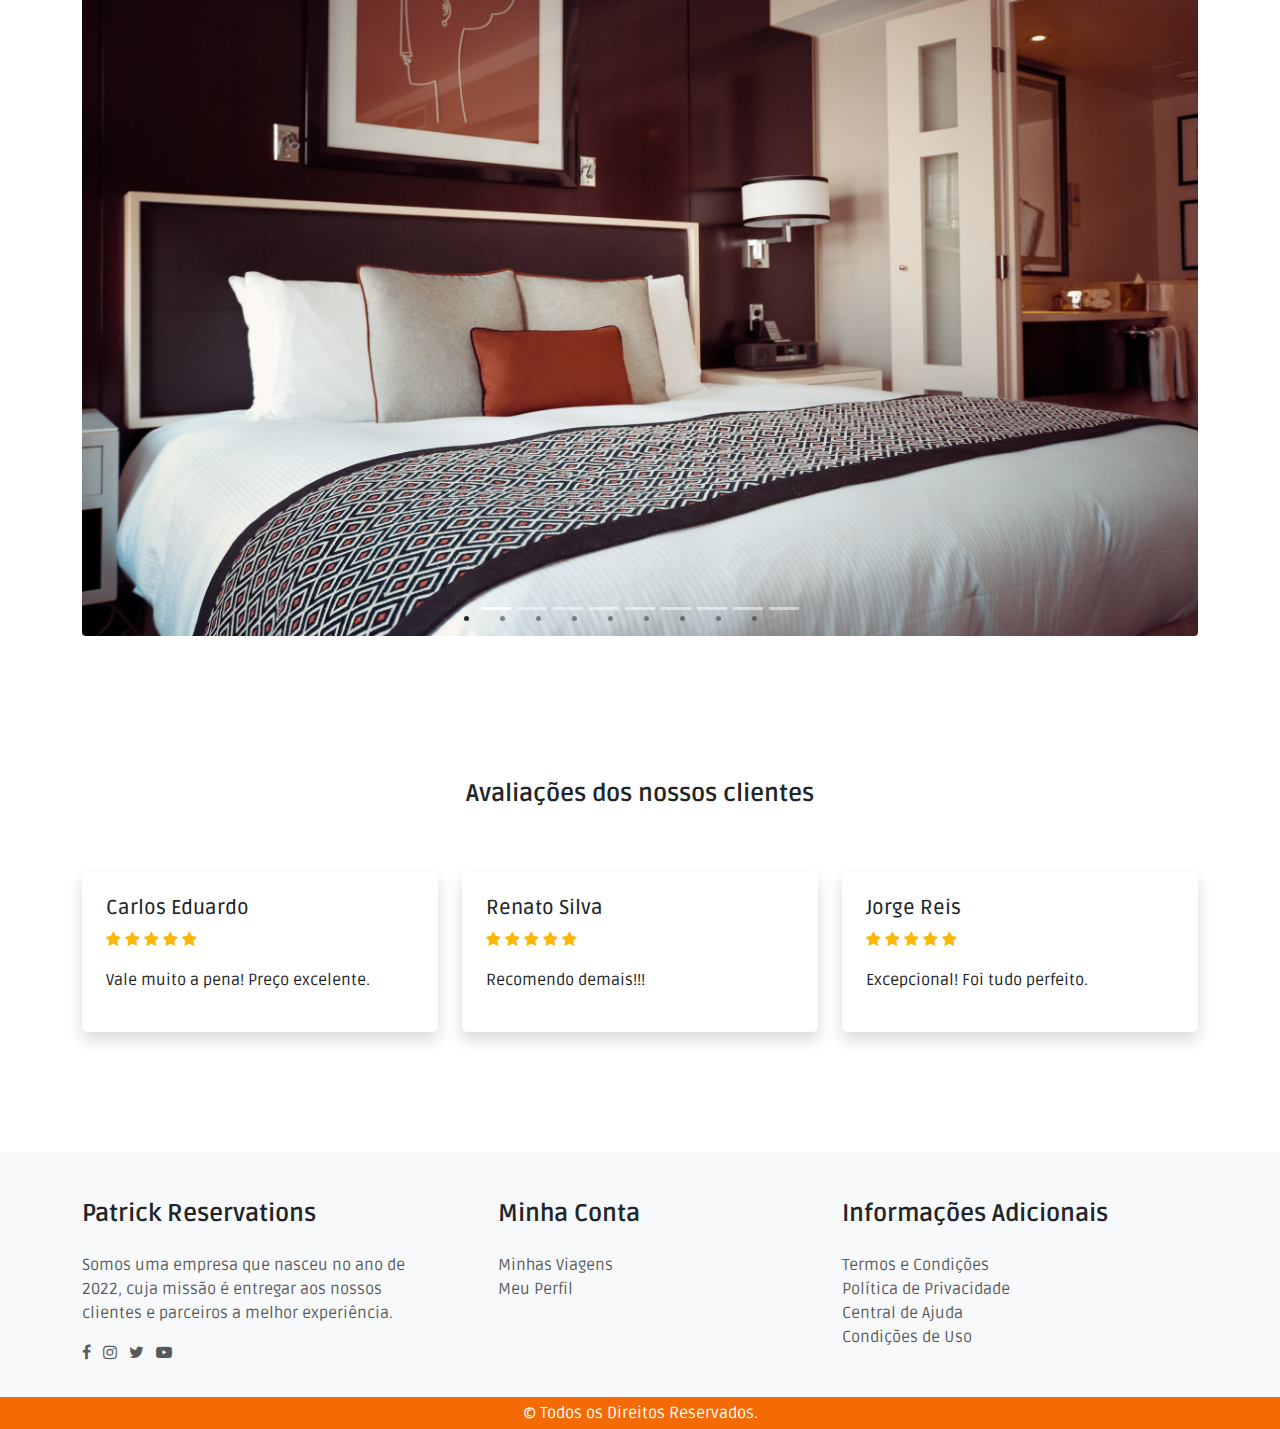
==== commit 9203c0e1: "feat: added footer" ====
--- a/index.html
+++ b/index.html
@@ -35,6 +35,7 @@
             </div>
           </nav>
     </header>
+
     <main class="w-100 min-vh-100 background-banner d-flex align-items-center">
             <div class="container">
                 <div class="card rounded-1 border-0 p-1 pt-4 pb-4 p-lg-4 pb-md-0 pb-lg-0 shadow">
@@ -372,6 +373,70 @@
         </div>
     </main>
 
+    <footer class="w-100 bg-light">
+        <div class="container pt-5 pt-lg-5 pb-lg-3">
+            <div class="row">
+                <div class="col-12 col-md-3 col-lg-4 mb-3 mb-md-0 mb-lg-0">
+                    <h4 class="fs-4 fw-bold mb-2 mb-md-4 mb-lg-4">Patrick Reservations</h4>
+                    <p class="text-muted">
+                        Somos uma empresa que nasceu no ano de 2022, cuja missão 
+                        é entregar aos nossos clientes e parceiros a melhor experiência.
+                    </p>
+                    <p>
+                        <a href="#" title="Facebook" class="text-decoration-none text-muted me-1 me-md-1 me-lg-2">
+                            <i class="fa fa-facebook" aria-hidden="true"></i>
+                        </a>
+                        <a href="#" title="Instagram" class="text-decoration-none text-muted me-1 me-md-1 me-lg-2">
+                            <i class="fa fa-instagram" aria-hidden="true"></i>
+                        </a>
+                        <a href="#" title="Twitter" class="text-decoration-none text-muted me-1 me-md-1 me-lg-2">
+                            <i class="fa fa-twitter" aria-hidden="true"></i>
+                        </a>
+                        <a href="#" title="YouTube" class="text-decoration-none text-muted me-1 me-md-1 me-lg-2">
+                            <i class="fa fa-youtube-play" aria-hidden="true"></i>
+                        </a>
+                    </p>
+                </div>
+
+                <div class="col-12 col-md-3 col-lg-4 pe-lg-0 ps-lg-5 mb-3 mb-md-0 mb-lg-0">
+                    <h4 class="fs-4 fw-bold mb-2 mb-md-4 mb-lg-4">
+                        Minha Conta
+                    </h4>
+                    <p class="mb-0">
+                        <a href="#" class="text-decoration-none text-muted">Minhas Viagens</a>
+                    </p>
+                    <p class="mb-0">
+                        <a href="#" class="text-decoration-none text-muted">Meu Perfil</a>
+                    </p>
+                </div>
+
+                <div class="col-12 col-md-3 col-lg-4 mb-3 mb-md-0 mb-ld-0">
+                    <h4 class="fs-4 fw-bold mb-2 mb-md-4 mb-lg-4">
+                        Informações Adicionais
+                    </h4>
+                    <p class="mb-0">
+                        <a href="#" class="text-decoration-none text-muted">Termos e Condições</a>
+                    </p>
+                    <p class="mb-0">
+                        <a href="#" class="text-decoration-none text-muted">Política de Privacidade</a>
+                    </p>
+                    <p class="mb-0">
+                        <a href="#" class="text-decoration-none text-muted">Central de Ajuda</a>
+                    </p>
+                    <p class="mb-0">
+                        <a href="#" class="text-decoration-none text-muted">Condições de Uso</a>
+                    </p>
+                </div>
+            </div>
+        </div>
+
+        <div class="w-100 bg-color-orange d-flex justify-content-center align-items-center">
+            <p class="mb-0 pt-1 pb-1">
+                &copy; Todos os Direitos Reservados.
+            </p>
+        </div>
+    </footer>
+
     <script src="https://cdn.jsdelivr.net/npm/@popperjs/core@2.11.8/dist/umd/popper.min.js" 
     integrity="sha384-I7E8VVD/ismYTF4hNIPjVp/Zjvgyol6VFvRkX/vR+Vc4jQkC+hVqc2pM8ODewa9r" crossorigin="anonymous"></script>
     <script src="https://cdn.jsdelivr.net/npm/bootstrap@5.3.3/dist/js/bootstrap.min.js" 
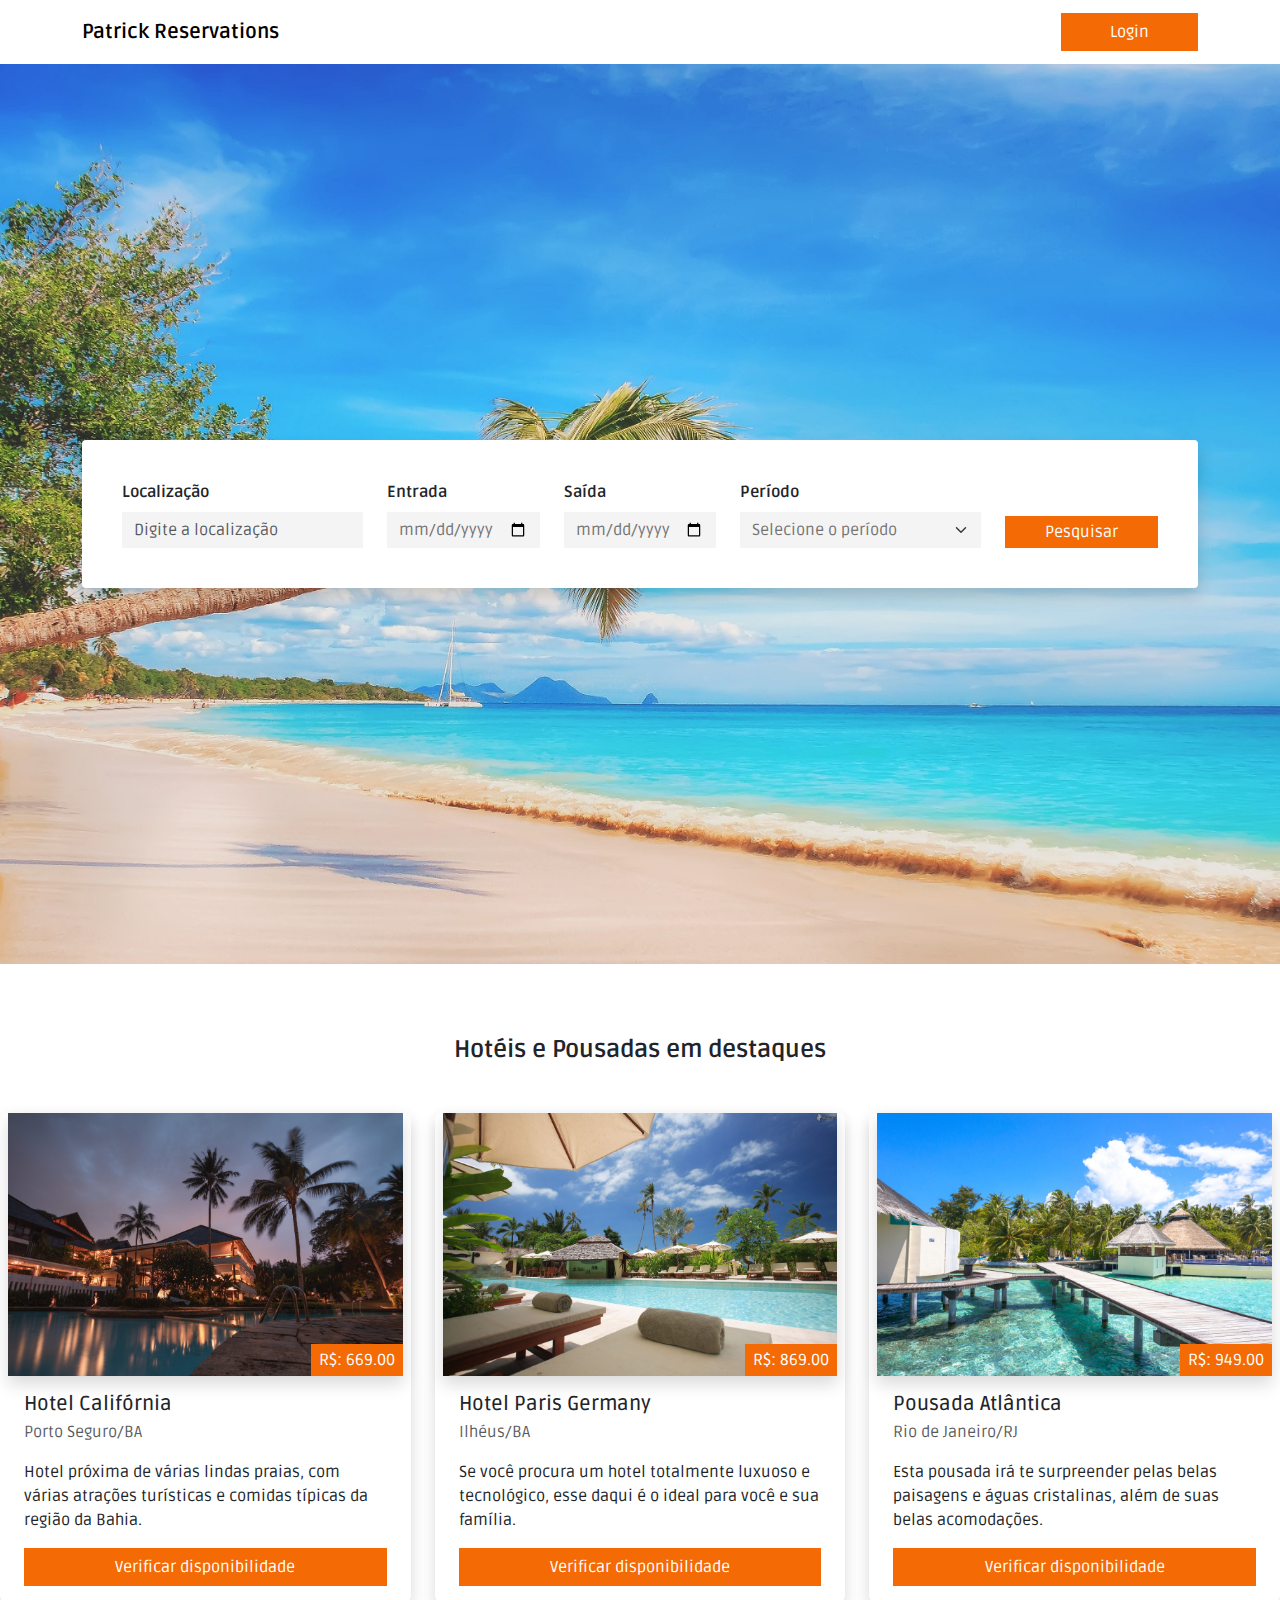
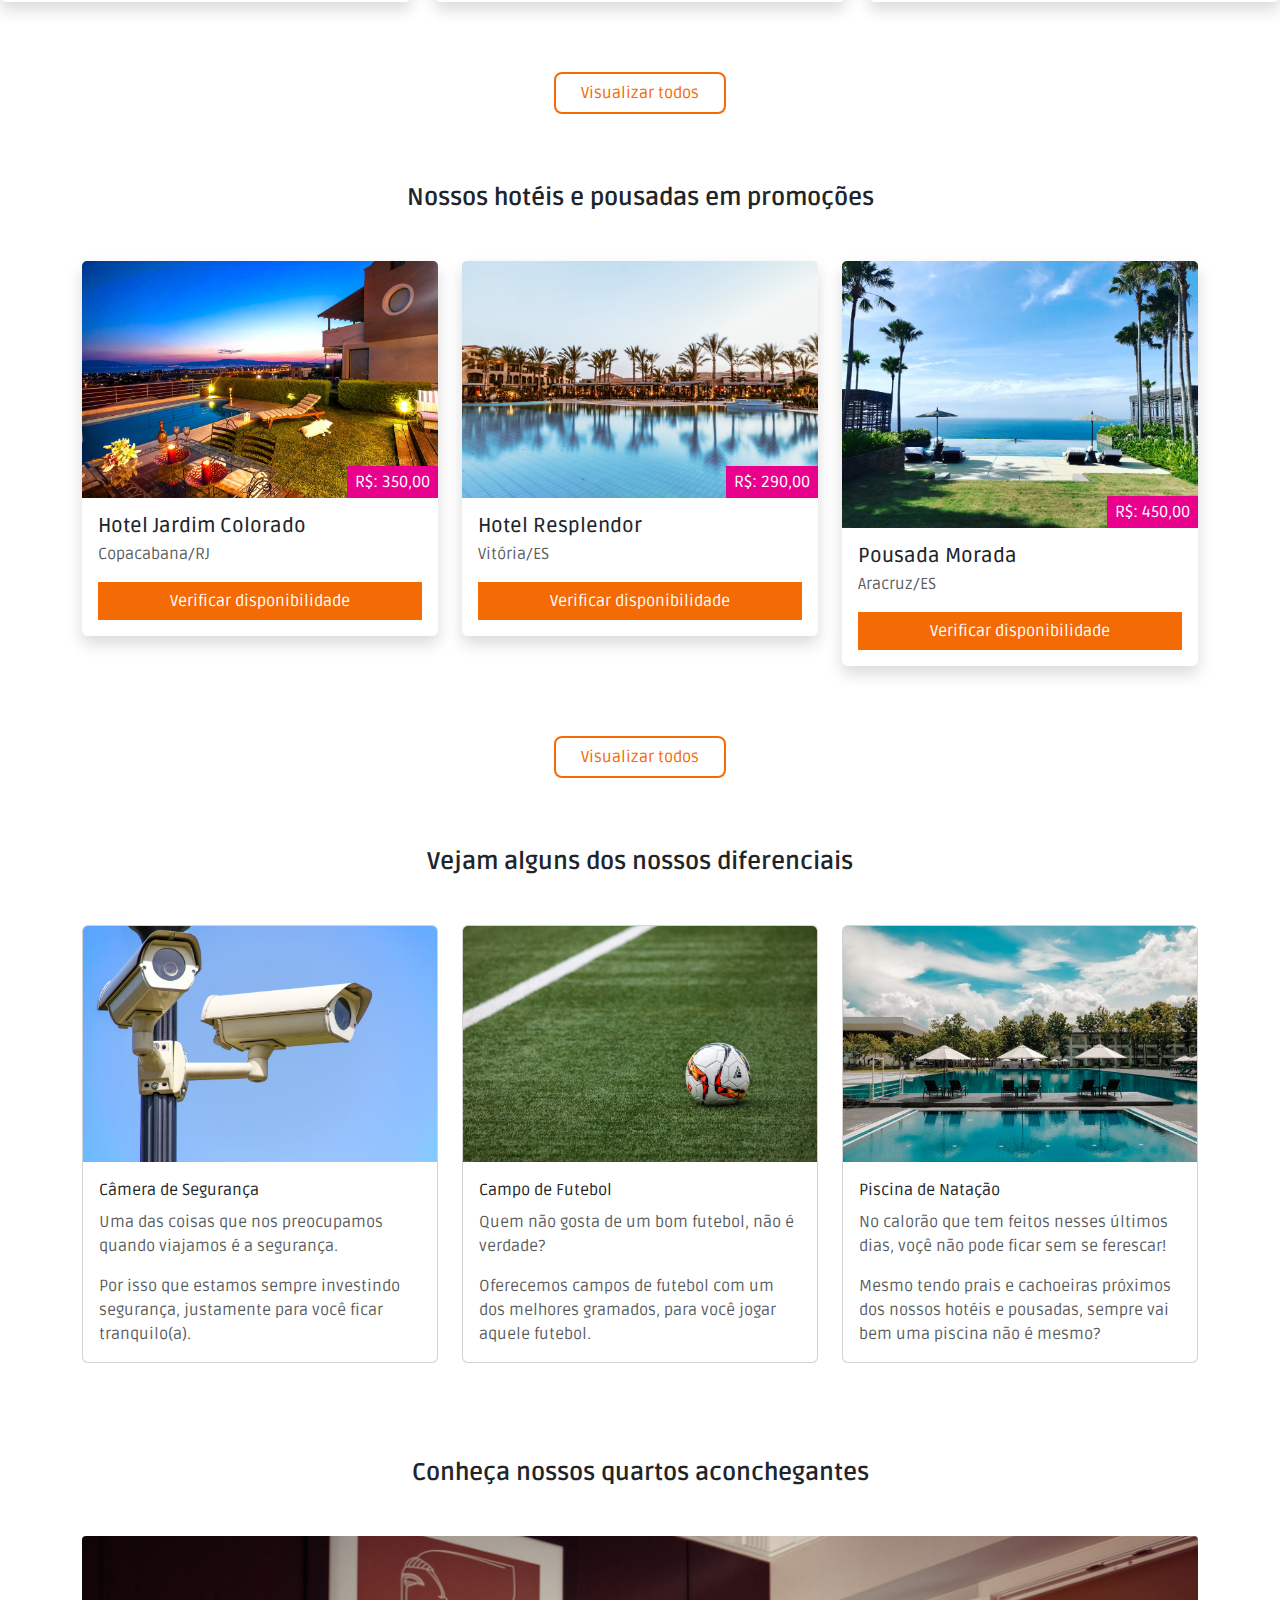
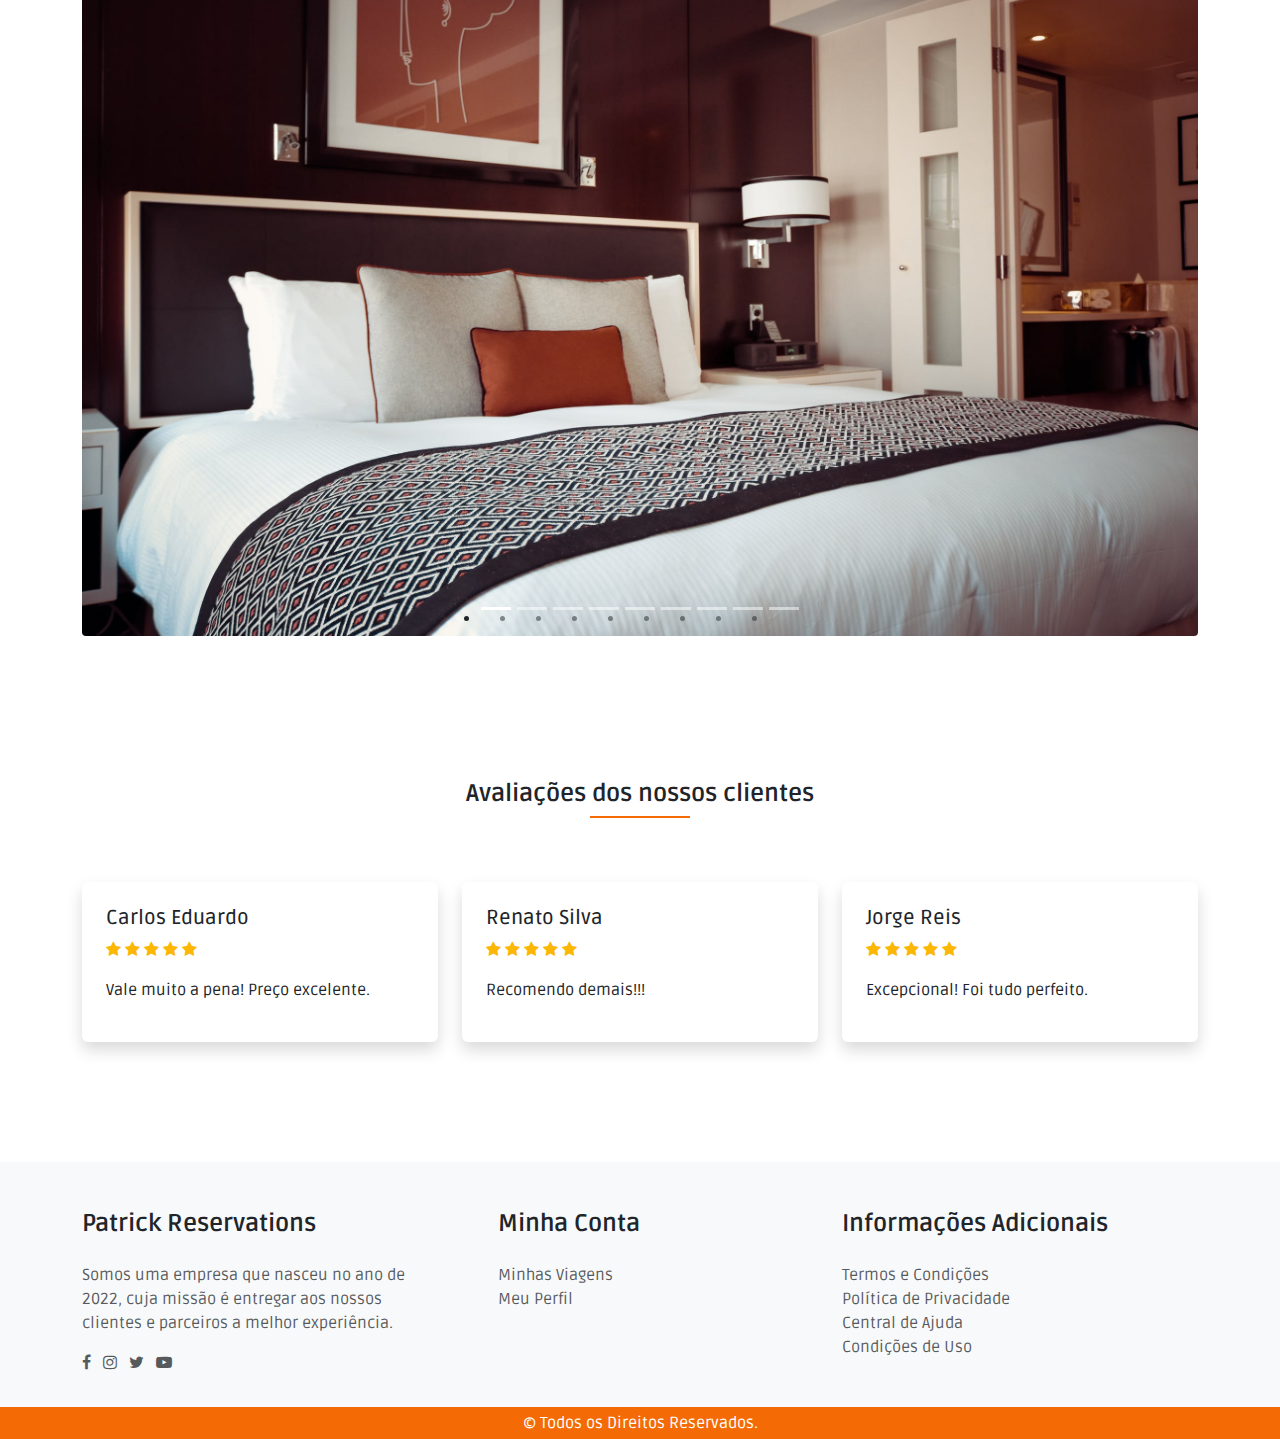
==== commit d9b6c1b5: "feat: added available page hotels" ====
--- a/index.html
+++ b/index.html
@@ -110,7 +110,7 @@
                         <p class="card-text">
                             Se você procura um hotel totalmente luxuoso e tecnológico, esse daqui é o ideal para você e sua família.
                         </p>
-                        <a href="#" class="btn btn-orange rounded-0 w-100">Verificar disponibilidade</a>
+                        <a href="./available.html" class="btn btn-orange rounded-0 w-100">Verificar disponibilidade</a>
                     </div>
                 </div>
             </div>
@@ -314,7 +314,7 @@
         <div class="container pt-5 pb-2 pt-lg-5 pb-lg-5">
             <div class="w-100 title mb-5 mb-md-5 mb-lg-5 pt-lg-0">
                 <h1 class="fs-4 text-center mb-2 fw-bold">Avaliações dos nossos clientes</h1>
-                <div class="line-orange mb-auto"></div>
+                <div class="line-orange m-auto"></div>
             </div>
 
             <div class="row pt-3 pt-md-3 pt-lg-3">
--- a/assets/style/style.css
+++ b/assets/style/style.css
@@ -67,4 +67,9 @@
 
 .star i {
     color: var(--bg-yellow);
+}
+
+.line-orange {
+    width: 100px;
+    border: 1px solid var(--bg-orange);
 }